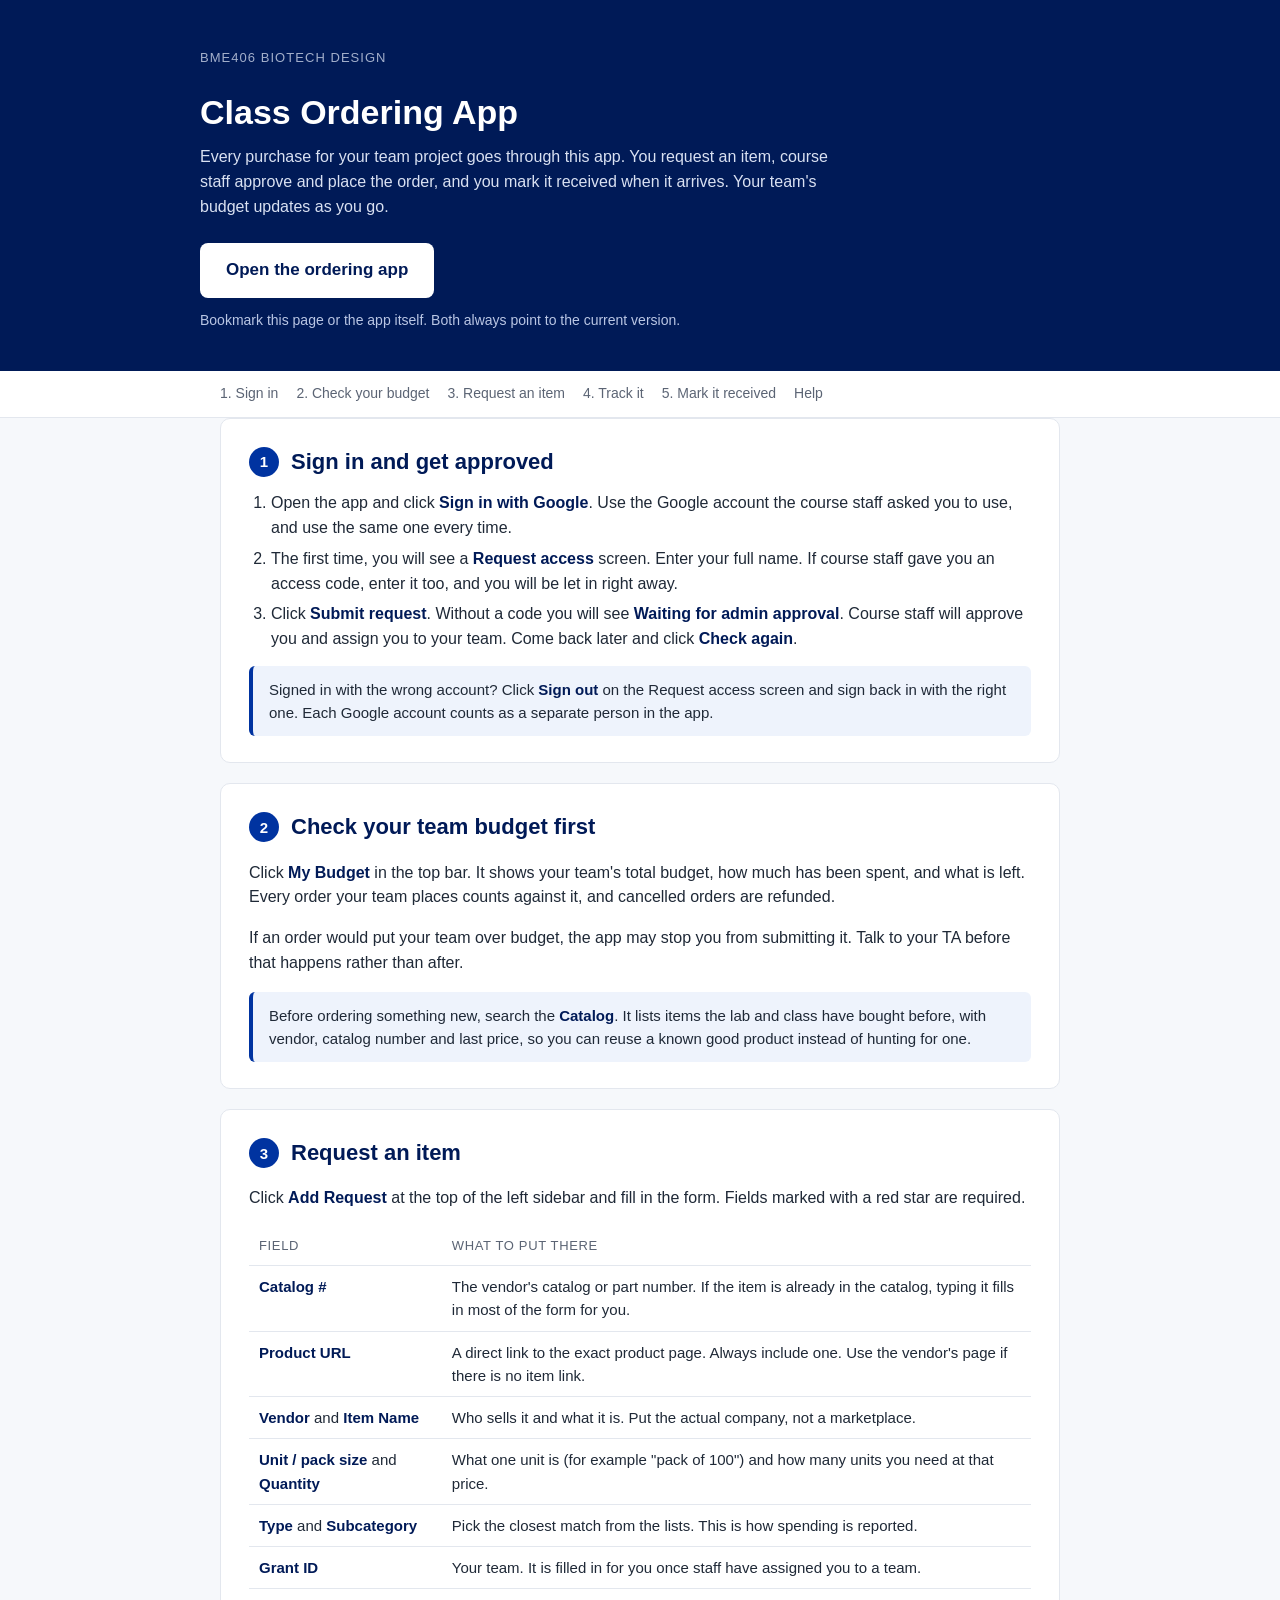
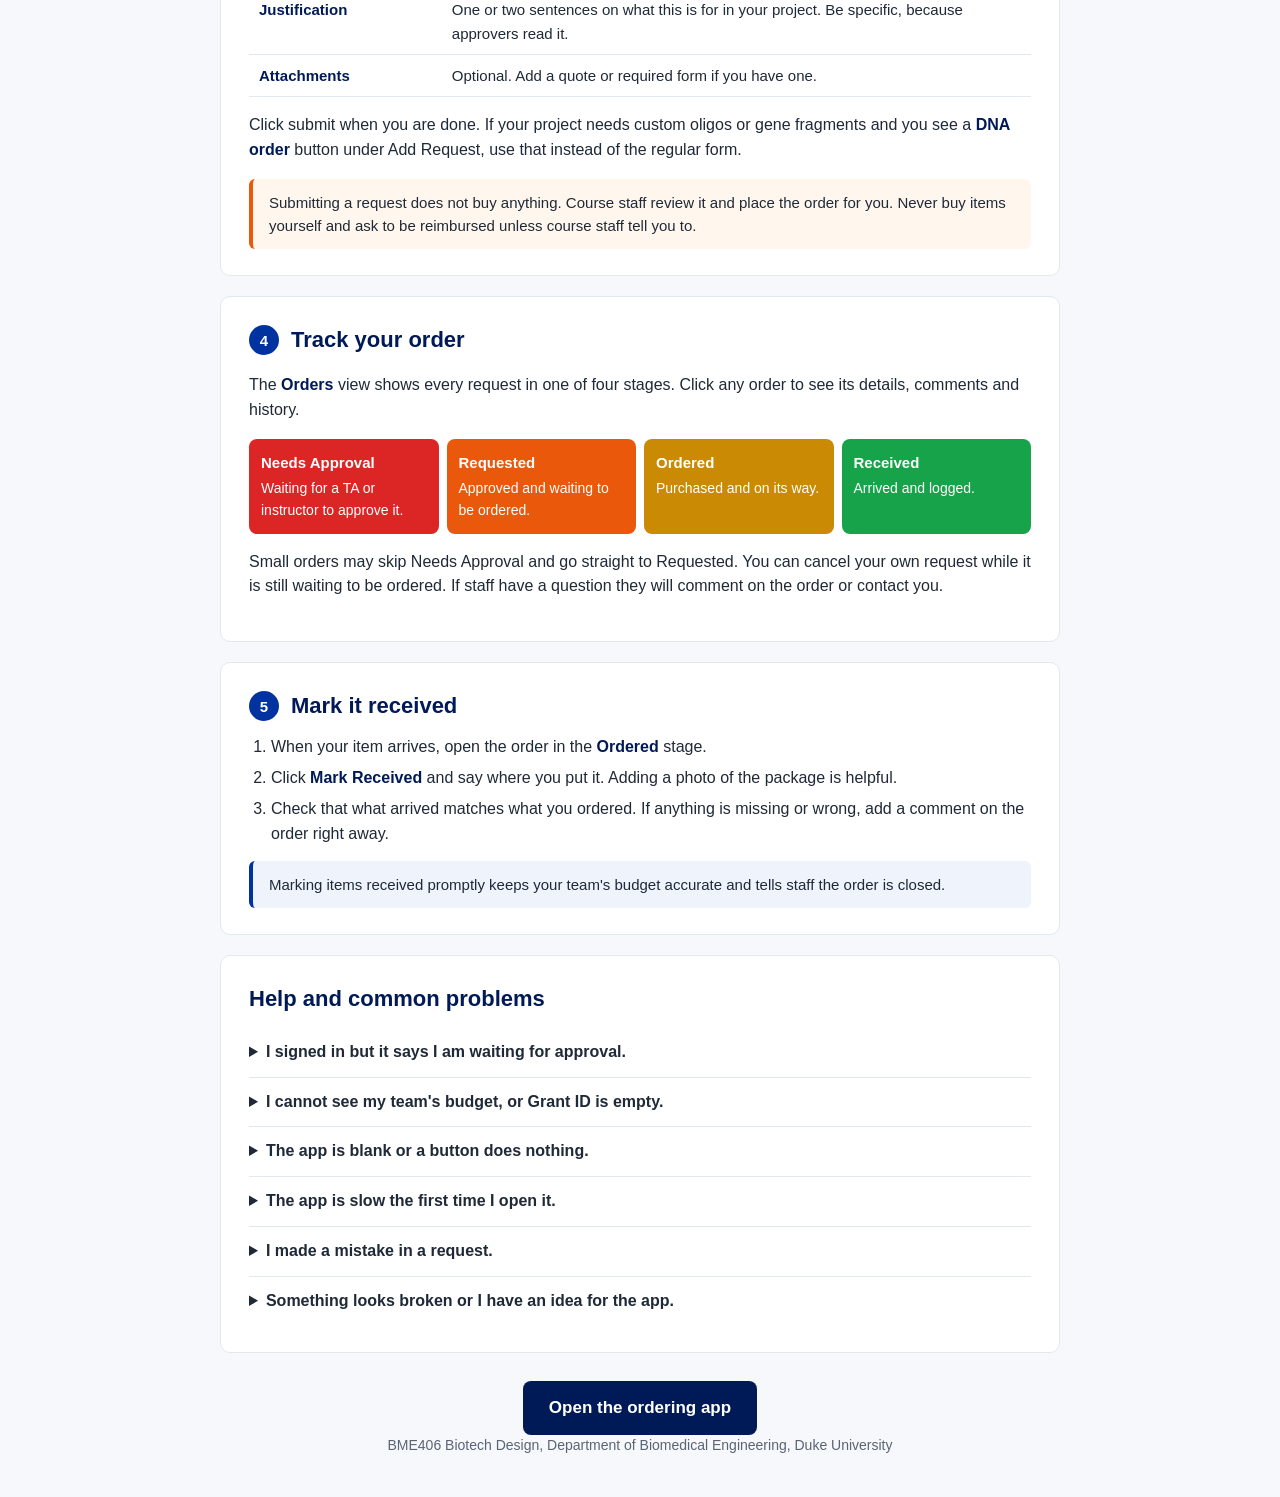
==== index.html @ 96f708da "Add files via upload" ====
<!doctype html>
<html lang="en">
<head>
<meta charset="utf-8">
<meta name="viewport" content="width=device-width, initial-scale=1">
<title>BME406 Ordering App</title>
<meta name="description" content="How BME406 students request, track and receive orders in the class ordering app.">
<style>
  :root {
    --navy: #001A57;
    --royal: #0033A0;
    --ink: #1f2937;
    --muted: #5b6474;
    --line: #e3e7ee;
    --bg: #f6f8fb;
    --card: #ffffff;
    --red: #dc2626;
    --orange: #ea580c;
    --yellow: #ca8a04;
    --green: #16a34a;
  }
  * { box-sizing: border-box; }
  html { scroll-behavior: smooth; }
  body { margin: 0; font-family: Arial, Helvetica, sans-serif; color: var(--ink); background: var(--bg); line-height: 1.55; font-size: 16px; }
  a { color: var(--royal); }
  header { background: var(--navy); color: #fff; }
  .wrap { max-width: 880px; margin: 0 auto; padding: 0 20px; }
  .hero { padding: 48px 0 40px; }
  .eyebrow { font-size: 13px; letter-spacing: .08em; text-transform: uppercase; opacity: .75; margin: 0 0 8px; }
  h1 { font-size: 34px; line-height: 1.2; margin: 0 0 12px; }
  .hero p { max-width: 640px; margin: 0 0 24px; color: #d9e1f2; }
  .btn { display: inline-block; background: #fff; color: var(--navy); font-weight: bold; text-decoration: none; padding: 14px 26px; border-radius: 8px; font-size: 17px; }
  .btn:hover { background: #e8eefb; }
  .btn-note { display: block; margin-top: 12px; font-size: 14px; color: #b9c6e4; }
  nav.toc { background: #fff; border-bottom: 1px solid var(--line); position: sticky; top: 0; z-index: 5; }
  nav.toc .wrap { display: flex; gap: 18px; overflow-x: auto; padding-top: 12px; padding-bottom: 12px; white-space: nowrap; }
  nav.toc a { text-decoration: none; font-size: 14px; color: var(--muted); }
  nav.toc a:hover { color: var(--royal); }
  main { padding: 32px 0 56px; }
  section { background: var(--card); border: 1px solid var(--line); border-radius: 10px; padding: 26px 28px; margin-bottom: 20px; scroll-margin-top: 64px; }
  h2 { font-size: 22px; margin: 0 0 12px; color: var(--navy); display: flex; align-items: center; gap: 12px; }
  .num { flex: none; width: 30px; height: 30px; border-radius: 50%; background: var(--royal); color: #fff; font-size: 15px; display: inline-flex; align-items: center; justify-content: center; }
  h3 { font-size: 17px; margin: 20px 0 6px; }
  ol, ul { padding-left: 22px; margin: 8px 0; }
  li { margin: 6px 0; }
  .ui { font-weight: bold; color: var(--navy); }
  .tip { background: #eef3fc; border-left: 4px solid var(--royal); padding: 12px 16px; border-radius: 6px; margin: 14px 0 0; font-size: 15px; }
  .warn { background: #fff7ed; border-left: 4px solid var(--orange); padding: 12px 16px; border-radius: 6px; margin: 14px 0 0; font-size: 15px; }
  table { width: 100%; border-collapse: collapse; margin-top: 10px; font-size: 15px; }
  th, td { text-align: left; padding: 9px 10px; border-bottom: 1px solid var(--line); vertical-align: top; }
  th { color: var(--muted); font-weight: normal; font-size: 13px; text-transform: uppercase; letter-spacing: .05em; }
  .pipe { display: grid; grid-template-columns: repeat(4, 1fr); gap: 8px; margin: 14px 0 6px; }
  .stage { border-radius: 8px; padding: 12px; color: #fff; font-size: 14px; }
  .stage b { display: block; font-size: 15px; margin-bottom: 4px; }
  .s1 { background: var(--red); } .s2 { background: var(--orange); } .s3 { background: var(--yellow); } .s4 { background: var(--green); }
  details { border-top: 1px solid var(--line); padding: 12px 0; }
  details:first-of-type { border-top: 0; }
  summary { cursor: pointer; font-weight: bold; }
  details p { margin: 8px 0 0; }
  footer { text-align: center; color: var(--muted); font-size: 14px; padding: 0 0 40px; }
  @media (max-width: 640px) {
    h1 { font-size: 27px; }
    section { padding: 20px 18px; }
    .pipe { grid-template-columns: 1fr 1fr; }
    .wrap { padding: 0 16px; }
  }
</style>
</head>
<body>

<header>
  <div class="wrap hero">
    <p class="eyebrow">BME406 Biotech Design</p>
    <h1>Class Ordering App</h1>
    <p>Every purchase for your team project goes through this app. You request an item, course staff approve and place the order, and you mark it received when it arrives. Your team's budget updates as you go.</p>
    <a class="btn" href="./app/">Open the ordering app</a>
    <span class="btn-note">Bookmark this page or the app itself. Both always point to the current version.</span>
  </div>
</header>

<nav class="toc" aria-label="Sections">
  <div class="wrap">
    <a href="#signin">1. Sign in</a>
    <a href="#budget">2. Check your budget</a>
    <a href="#request">3. Request an item</a>
    <a href="#track">4. Track it</a>
    <a href="#receive">5. Mark it received</a>
    <a href="#faq">Help</a>
  </div>
</nav>

<main class="wrap">

  <section id="signin">
    <h2><span class="num">1</span>Sign in and get approved</h2>
    <ol>
      <li>Open the app and click <span class="ui">Sign in with Google</span>. Use the Google account the course staff asked you to use, and use the same one every time.</li>
      <li>The first time, you will see a <span class="ui">Request access</span> screen. Enter your full name. If course staff gave you an access code, enter it too, and you will be let in right away.</li>
      <li>Click <span class="ui">Submit request</span>. Without a code you will see <span class="ui">Waiting for admin approval</span>. Course staff will approve you and assign you to your team. Come back later and click <span class="ui">Check again</span>.</li>
    </ol>
    <div class="tip">Signed in with the wrong account? Click <span class="ui">Sign out</span> on the Request access screen and sign back in with the right one. Each Google account counts as a separate person in the app.</div>
  </section>

  <section id="budget">
    <h2><span class="num">2</span>Check your team budget first</h2>
    <p>Click <span class="ui">My Budget</span> in the top bar. It shows your team's total budget, how much has been spent, and what is left. Every order your team places counts against it, and cancelled orders are refunded.</p>
    <p>If an order would put your team over budget, the app may stop you from submitting it. Talk to your TA before that happens rather than after.</p>
    <div class="tip">Before ordering something new, search the <span class="ui">Catalog</span>. It lists items the lab and class have bought before, with vendor, catalog number and last price, so you can reuse a known good product instead of hunting for one.</div>
  </section>

  <section id="request">
    <h2><span class="num">3</span>Request an item</h2>
    <p>Click <span class="ui">Add Request</span> at the top of the left sidebar and fill in the form. Fields marked with a red star are required.</p>
    <table>
      <thead><tr><th>Field</th><th>What to put there</th></tr></thead>
      <tbody>
        <tr><td><span class="ui">Catalog #</span></td><td>The vendor's catalog or part number. If the item is already in the catalog, typing it fills in most of the form for you.</td></tr>
        <tr><td><span class="ui">Product URL</span></td><td>A direct link to the exact product page. Always include one. Use the vendor's page if there is no item link.</td></tr>
        <tr><td><span class="ui">Vendor</span> and <span class="ui">Item Name</span></td><td>Who sells it and what it is. Put the actual company, not a marketplace.</td></tr>
        <tr><td><span class="ui">Unit / pack size</span> and <span class="ui">Quantity</span></td><td>What one unit is (for example "pack of 100") and how many units you need at that price.</td></tr>
        <tr><td><span class="ui">Type</span> and <span class="ui">Subcategory</span></td><td>Pick the closest match from the lists. This is how spending is reported.</td></tr>
        <tr><td><span class="ui">Grant ID</span></td><td>Your team. It is filled in for you once staff have assigned you to a team.</td></tr>
        <tr><td><span class="ui">Justification</span></td><td>One or two sentences on what this is for in your project. Be specific, because approvers read it.</td></tr>
        <tr><td><span class="ui">Attachments</span></td><td>Optional. Add a quote or required form if you have one.</td></tr>
      </tbody>
    </table>
    <p>Click submit when you are done. If your project needs custom oligos or gene fragments and you see a <span class="ui">DNA order</span> button under Add Request, use that instead of the regular form.</p>
    <div class="warn">Submitting a request does not buy anything. Course staff review it and place the order for you. Never buy items yourself and ask to be reimbursed unless course staff tell you to.</div>
  </section>

  <section id="track">
    <h2><span class="num">4</span>Track your order</h2>
    <p>The <span class="ui">Orders</span> view shows every request in one of four stages. Click any order to see its details, comments and history.</p>
    <div class="pipe">
      <div class="stage s1"><b>Needs Approval</b>Waiting for a TA or instructor to approve it.</div>
      <div class="stage s2"><b>Requested</b>Approved and waiting to be ordered.</div>
      <div class="stage s3"><b>Ordered</b>Purchased and on its way.</div>
      <div class="stage s4"><b>Received</b>Arrived and logged.</div>
    </div>
    <p>Small orders may skip Needs Approval and go straight to Requested. You can cancel your own request while it is still waiting to be ordered. If staff have a question they will comment on the order or contact you.</p>
  </section>

  <section id="receive">
    <h2><span class="num">5</span>Mark it received</h2>
    <ol>
      <li>When your item arrives, open the order in the <span class="ui">Ordered</span> stage.</li>
      <li>Click <span class="ui">Mark Received</span> and say where you put it. Adding a photo of the package is helpful.</li>
      <li>Check that what arrived matches what you ordered. If anything is missing or wrong, add a comment on the order right away.</li>
    </ol>
    <div class="tip">Marking items received promptly keeps your team's budget accurate and tells staff the order is closed.</div>
  </section>

  <section id="faq">
    <h2>Help and common problems</h2>
    <details>
      <summary>I signed in but it says I am waiting for approval.</summary>
      <p>Course staff have not approved you yet. Give it some time, then click Check again. If it has been more than a day, message your TA.</p>
    </details>
    <details>
      <summary>I cannot see my team's budget, or Grant ID is empty.</summary>
      <p>You have not been assigned to a team yet. Ask your TA to add you to your team in the app.</p>
    </details>
    <details>
      <summary>The app is blank or a button does nothing.</summary>
      <p>Reload the page with Cmd+Shift+R on a Mac or Ctrl+Shift+R on Windows. If you are signed into several Google accounts in one browser, try a private or incognito window and sign in with only your class account.</p>
    </details>
    <details>
      <summary>The app is slow the first time I open it.</summary>
      <p>That is normal. The first load of the day can take several seconds while Google starts the app.</p>
    </details>
    <details>
      <summary>I made a mistake in a request.</summary>
      <p>If it has not been ordered yet, cancel it and submit a corrected one, or add a comment explaining the change. Once it has been ordered, comment on the order and tell your TA.</p>
    </details>
    <details>
      <summary>Something looks broken or I have an idea for the app.</summary>
      <p>Click <span class="ui">Feedback</span> in the top right corner of the app and describe what happened. Include what you clicked and what you expected.</p>
    </details>
  </section>

  <p style="text-align:center;margin:28px 0 0;"><a class="btn" style="background:var(--navy);color:#fff;" href="./app/">Open the ordering app</a></p>
</main>

<footer>BME406 Biotech Design, Department of Biomedical Engineering, Duke University</footer>

</body>
</html>
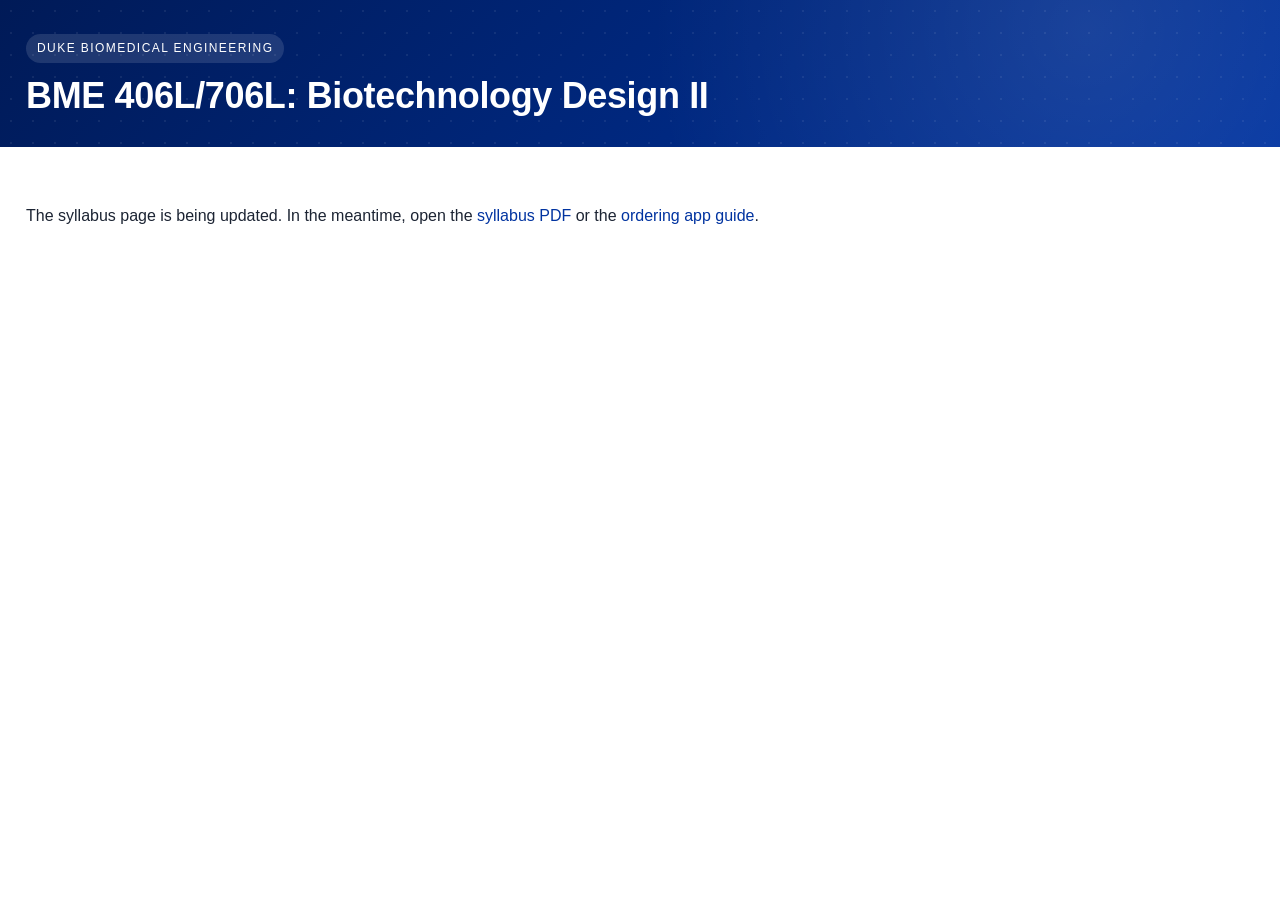
==== commit de75ebdd: "Main page now opens the syllabus" ====
--- a/index.html
+++ b/index.html
@@ -1,187 +1,14 @@
-<!doctype html>
+<!DOCTYPE html>
 <html lang="en">
 <head>
 <meta charset="utf-8">
 <meta name="viewport" content="width=device-width, initial-scale=1">
-<title>BME406 Ordering App</title>
-<meta name="description" content="How BME406 students request, track and receive orders in the class ordering app.">
-<style>
-  :root {
-    --navy: #001A57;
-    --royal: #0033A0;
-    --ink: #1f2937;
-    --muted: #5b6474;
-    --line: #e3e7ee;
-    --bg: #f6f8fb;
-    --card: #ffffff;
-    --red: #dc2626;
-    --orange: #ea580c;
-    --yellow: #ca8a04;
-    --green: #16a34a;
-  }
-  * { box-sizing: border-box; }
-  html { scroll-behavior: smooth; }
-  body { margin: 0; font-family: Arial, Helvetica, sans-serif; color: var(--ink); background: var(--bg); line-height: 1.55; font-size: 16px; }
-  a { color: var(--royal); }
-  header { background: var(--navy); color: #fff; }
-  .wrap { max-width: 880px; margin: 0 auto; padding: 0 20px; }
-  .hero { padding: 48px 0 40px; }
-  .eyebrow { font-size: 13px; letter-spacing: .08em; text-transform: uppercase; opacity: .75; margin: 0 0 8px; }
-  h1 { font-size: 34px; line-height: 1.2; margin: 0 0 12px; }
-  .hero p { max-width: 640px; margin: 0 0 24px; color: #d9e1f2; }
-  .btn { display: inline-block; background: #fff; color: var(--navy); font-weight: bold; text-decoration: none; padding: 14px 26px; border-radius: 8px; font-size: 17px; }
-  .btn:hover { background: #e8eefb; }
-  .btn-note { display: block; margin-top: 12px; font-size: 14px; color: #b9c6e4; }
-  nav.toc { background: #fff; border-bottom: 1px solid var(--line); position: sticky; top: 0; z-index: 5; }
-  nav.toc .wrap { display: flex; gap: 18px; overflow-x: auto; padding-top: 12px; padding-bottom: 12px; white-space: nowrap; }
-  nav.toc a { text-decoration: none; font-size: 14px; color: var(--muted); }
-  nav.toc a:hover { color: var(--royal); }
-  main { padding: 32px 0 56px; }
-  section { background: var(--card); border: 1px solid var(--line); border-radius: 10px; padding: 26px 28px; margin-bottom: 20px; scroll-margin-top: 64px; }
-  h2 { font-size: 22px; margin: 0 0 12px; color: var(--navy); display: flex; align-items: center; gap: 12px; }
-  .num { flex: none; width: 30px; height: 30px; border-radius: 50%; background: var(--royal); color: #fff; font-size: 15px; display: inline-flex; align-items: center; justify-content: center; }
-  h3 { font-size: 17px; margin: 20px 0 6px; }
-  ol, ul { padding-left: 22px; margin: 8px 0; }
-  li { margin: 6px 0; }
-  .ui { font-weight: bold; color: var(--navy); }
-  .tip { background: #eef3fc; border-left: 4px solid var(--royal); padding: 12px 16px; border-radius: 6px; margin: 14px 0 0; font-size: 15px; }
-  .warn { background: #fff7ed; border-left: 4px solid var(--orange); padding: 12px 16px; border-radius: 6px; margin: 14px 0 0; font-size: 15px; }
-  table { width: 100%; border-collapse: collapse; margin-top: 10px; font-size: 15px; }
-  th, td { text-align: left; padding: 9px 10px; border-bottom: 1px solid var(--line); vertical-align: top; }
-  th { color: var(--muted); font-weight: normal; font-size: 13px; text-transform: uppercase; letter-spacing: .05em; }
-  .pipe { display: grid; grid-template-columns: repeat(4, 1fr); gap: 8px; margin: 14px 0 6px; }
-  .stage { border-radius: 8px; padding: 12px; color: #fff; font-size: 14px; }
-  .stage b { display: block; font-size: 15px; margin-bottom: 4px; }
-  .s1 { background: var(--red); } .s2 { background: var(--orange); } .s3 { background: var(--yellow); } .s4 { background: var(--green); }
-  details { border-top: 1px solid var(--line); padding: 12px 0; }
-  details:first-of-type { border-top: 0; }
-  summary { cursor: pointer; font-weight: bold; }
-  details p { margin: 8px 0 0; }
-  footer { text-align: center; color: var(--muted); font-size: 14px; padding: 0 0 40px; }
-  @media (max-width: 640px) {
-    h1 { font-size: 27px; }
-    section { padding: 20px 18px; }
-    .pipe { grid-template-columns: 1fr 1fr; }
-    .wrap { padding: 0 16px; }
-  }
-</style>
+<title>BME 406 Syllabus</title>
+<meta http-equiv="refresh" content="0; url=/syllabus/">
+<link rel="canonical" href="/syllabus/">
+<script>location.replace("/syllabus/" + location.hash);</script>
 </head>
-<body>
-
-<header>
-  <div class="wrap hero">
-    <p class="eyebrow">BME406 Biotech Design</p>
-    <h1>Class Ordering App</h1>
-    <p>Every purchase for your team project goes through this app. You request an item, course staff approve and place the order, and you mark it received when it arrives. Your team's budget updates as you go.</p>
-    <a class="btn" href="./app/">Open the ordering app</a>
-    <span class="btn-note">Bookmark this page or the app itself. Both always point to the current version.</span>
-  </div>
-</header>
-
-<nav class="toc" aria-label="Sections">
-  <div class="wrap">
-    <a href="#signin">1. Sign in</a>
-    <a href="#budget">2. Check your budget</a>
-    <a href="#request">3. Request an item</a>
-    <a href="#track">4. Track it</a>
-    <a href="#receive">5. Mark it received</a>
-    <a href="#faq">Help</a>
-  </div>
-</nav>
-
-<main class="wrap">
-
-  <section id="signin">
-    <h2><span class="num">1</span>Sign in and get approved</h2>
-    <ol>
-      <li>Open the app and click <span class="ui">Sign in with Google</span>. Use the Google account the course staff asked you to use, and use the same one every time.</li>
-      <li>The first time, you will see a <span class="ui">Request access</span> screen. Enter your full name. If course staff gave you an access code, enter it too, and you will be let in right away.</li>
-      <li>Click <span class="ui">Submit request</span>. Without a code you will see <span class="ui">Waiting for admin approval</span>. Course staff will approve you and assign you to your team. Come back later and click <span class="ui">Check again</span>.</li>
-    </ol>
-    <div class="tip">Signed in with the wrong account? Click <span class="ui">Sign out</span> on the Request access screen and sign back in with the right one. Each Google account counts as a separate person in the app.</div>
-  </section>
-
-  <section id="budget">
-    <h2><span class="num">2</span>Check your team budget first</h2>
-    <p>Click <span class="ui">My Budget</span> in the top bar. It shows your team's total budget, how much has been spent, and what is left. Every order your team places counts against it, and cancelled orders are refunded.</p>
-    <p>If an order would put your team over budget, the app may stop you from submitting it. Talk to your TA before that happens rather than after.</p>
-    <div class="tip">Before ordering something new, search the <span class="ui">Catalog</span>. It lists items the lab and class have bought before, with vendor, catalog number and last price, so you can reuse a known good product instead of hunting for one.</div>
-  </section>
-
-  <section id="request">
-    <h2><span class="num">3</span>Request an item</h2>
-    <p>Click <span class="ui">Add Request</span> at the top of the left sidebar and fill in the form. Fields marked with a red star are required.</p>
-    <table>
-      <thead><tr><th>Field</th><th>What to put there</th></tr></thead>
-      <tbody>
-        <tr><td><span class="ui">Catalog #</span></td><td>The vendor's catalog or part number. If the item is already in the catalog, typing it fills in most of the form for you.</td></tr>
-        <tr><td><span class="ui">Product URL</span></td><td>A direct link to the exact product page. Always include one. Use the vendor's page if there is no item link.</td></tr>
-        <tr><td><span class="ui">Vendor</span> and <span class="ui">Item Name</span></td><td>Who sells it and what it is. Put the actual company, not a marketplace.</td></tr>
-        <tr><td><span class="ui">Unit / pack size</span> and <span class="ui">Quantity</span></td><td>What one unit is (for example "pack of 100") and how many units you need at that price.</td></tr>
-        <tr><td><span class="ui">Type</span> and <span class="ui">Subcategory</span></td><td>Pick the closest match from the lists. This is how spending is reported.</td></tr>
-        <tr><td><span class="ui">Grant ID</span></td><td>Your team. It is filled in for you once staff have assigned you to a team.</td></tr>
-        <tr><td><span class="ui">Justification</span></td><td>One or two sentences on what this is for in your project. Be specific, because approvers read it.</td></tr>
-        <tr><td><span class="ui">Attachments</span></td><td>Optional. Add a quote or required form if you have one.</td></tr>
-      </tbody>
-    </table>
-    <p>Click submit when you are done. If your project needs custom oligos or gene fragments and you see a <span class="ui">DNA order</span> button under Add Request, use that instead of the regular form.</p>
-    <div class="warn">Submitting a request does not buy anything. Course staff review it and place the order for you. Never buy items yourself and ask to be reimbursed unless course staff tell you to.</div>
-  </section>
-
-  <section id="track">
-    <h2><span class="num">4</span>Track your order</h2>
-    <p>The <span class="ui">Orders</span> view shows every request in one of four stages. Click any order to see its details, comments and history.</p>
-    <div class="pipe">
-      <div class="stage s1"><b>Needs Approval</b>Waiting for a TA or instructor to approve it.</div>
-      <div class="stage s2"><b>Requested</b>Approved and waiting to be ordered.</div>
-      <div class="stage s3"><b>Ordered</b>Purchased and on its way.</div>
-      <div class="stage s4"><b>Received</b>Arrived and logged.</div>
-    </div>
-    <p>Small orders may skip Needs Approval and go straight to Requested. You can cancel your own request while it is still waiting to be ordered. If staff have a question they will comment on the order or contact you.</p>
-  </section>
-
-  <section id="receive">
-    <h2><span class="num">5</span>Mark it received</h2>
-    <ol>
-      <li>When your item arrives, open the order in the <span class="ui">Ordered</span> stage.</li>
-      <li>Click <span class="ui">Mark Received</span> and say where you put it. Adding a photo of the package is helpful.</li>
-      <li>Check that what arrived matches what you ordered. If anything is missing or wrong, add a comment on the order right away.</li>
-    </ol>
-    <div class="tip">Marking items received promptly keeps your team's budget accurate and tells staff the order is closed.</div>
-  </section>
-
-  <section id="faq">
-    <h2>Help and common problems</h2>
-    <details>
-      <summary>I signed in but it says I am waiting for approval.</summary>
-      <p>Course staff have not approved you yet. Give it some time, then click Check again. If it has been more than a day, message your TA.</p>
-    </details>
-    <details>
-      <summary>I cannot see my team's budget, or Grant ID is empty.</summary>
-      <p>You have not been assigned to a team yet. Ask your TA to add you to your team in the app.</p>
-    </details>
-    <details>
-      <summary>The app is blank or a button does nothing.</summary>
-      <p>Reload the page with Cmd+Shift+R on a Mac or Ctrl+Shift+R on Windows. If you are signed into several Google accounts in one browser, try a private or incognito window and sign in with only your class account.</p>
-    </details>
-    <details>
-      <summary>The app is slow the first time I open it.</summary>
-      <p>That is normal. The first load of the day can take several seconds while Google starts the app.</p>
-    </details>
-    <details>
-      <summary>I made a mistake in a request.</summary>
-      <p>If it has not been ordered yet, cancel it and submit a corrected one, or add a comment explaining the change. Once it has been ordered, comment on the order and tell your TA.</p>
-    </details>
-    <details>
-      <summary>Something looks broken or I have an idea for the app.</summary>
-      <p>Click <span class="ui">Feedback</span> in the top right corner of the app and describe what happened. Include what you clicked and what you expected.</p>
-    </details>
-  </section>
-
-  <p style="text-align:center;margin:28px 0 0;"><a class="btn" style="background:var(--navy);color:#fff;" href="./app/">Open the ordering app</a></p>
-</main>
-
-<footer>BME406 Biotech Design, Department of Biomedical Engineering, Duke University</footer>
-
+<body style="font-family: Arial, Helvetica, sans-serif; padding: 24px;">
+<p>Going to the <a href="/syllabus/">BME 406 syllabus</a>. Looking for the <a href="/ordering/">ordering app guide</a>?</p>
 </body>
 </html>
